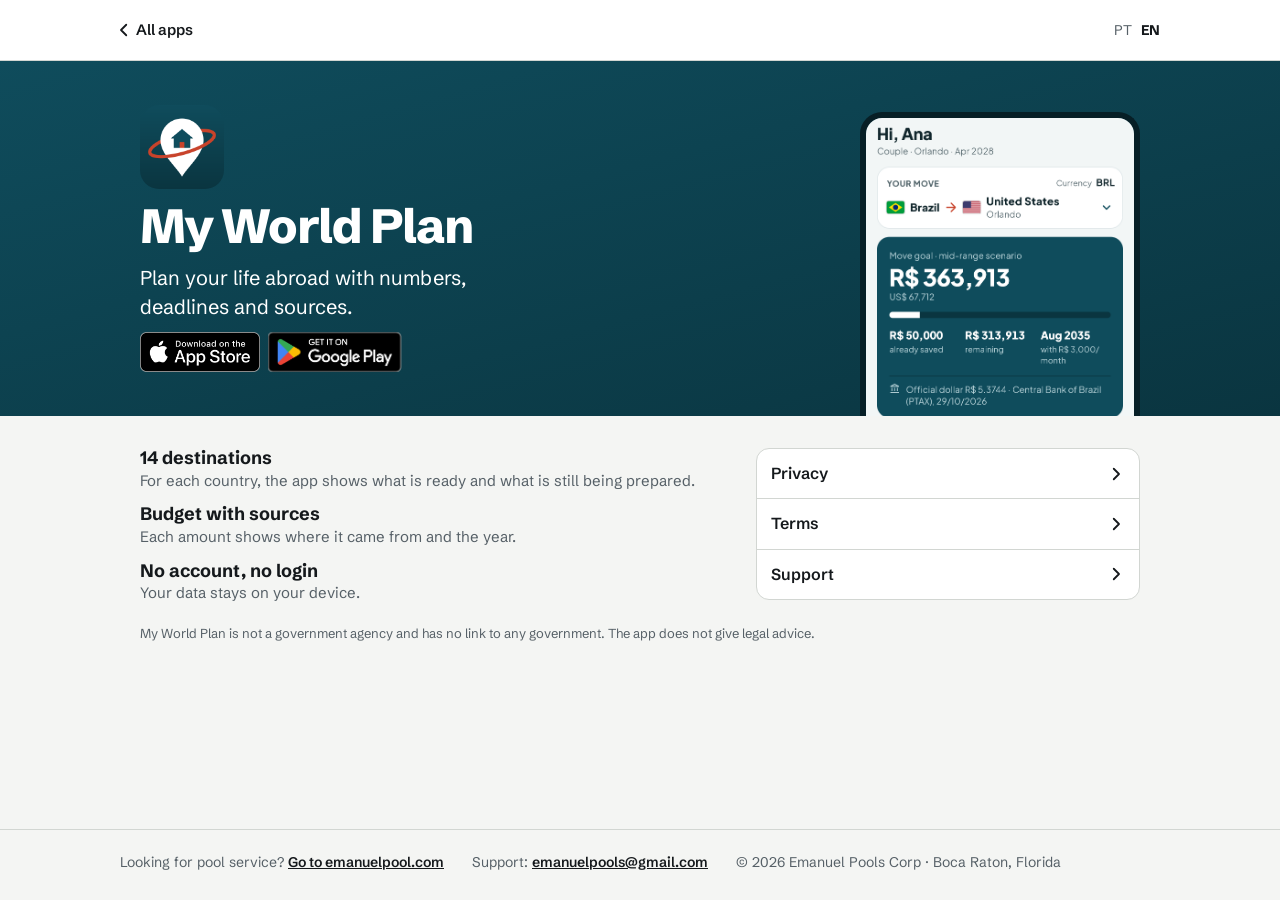
==== meuplano/index.html @ bd8a3160 "Publish emanuelpools.com apps page Co-Authored-By: Claude Opus 5.5 <noreply@anthropic.com>" ====
<!DOCTYPE html>
<html class="l-en" lang="en">
<head>
<meta charset="utf-8">
<meta name="viewport" content="width=device-width,initial-scale=1">
<title>My World Plan (Meu Plano Mundo): plan your life abroad</title>
<meta name="description" content="Plan your life abroad with numbers, deadlines and sources. Available on the App Store and Google Play.">
<link rel="canonical" href="https://emanuelpools.com/meuplano/">
<link rel="icon" href="../favicon.svg" type="image/svg+xml">
<link rel="preconnect" href="https://fonts.googleapis.com">
<link rel="preconnect" href="https://fonts.gstatic.com" crossorigin>
<link rel="stylesheet" href="https://fonts.googleapis.com/css2?family=Archivo:wdth,wght@100,400;112,800;125,800&family=DM+Mono:wght@500&family=Schibsted+Grotesk:wght@400;500;600;700;800&display=swap">
<link rel="stylesheet" href="../estilo.css">
<script>(function(){var l=new URLSearchParams(location.search).get('lang');if(l!=='pt'&&l!=='en'){l=null;try{l=localStorage.getItem('idioma')}catch(e){}}if(!l)l=(navigator.language||'').toLowerCase().indexOf('pt')===0?'pt':'en';document.documentElement.className='l-'+l;document.documentElement.lang=l==='pt'?'pt-BR':'en'})();</script>
</head>
<body class="site ">
<header class="s-topo">
  <a class="s-volta" href="/"><svg class="sv" viewBox="0 0 24 24" width="18" height="18" aria-hidden="true"><path d="M15 5l-7 7 7 7" fill="none" stroke="currentColor" stroke-width="2.4" stroke-linecap="round" stroke-linejoin="round"/></svg><span data-l="pt">Todos os apps</span><span data-l="en">All apps</span></a>
  <button type="button" class="s-idioma" aria-label="Português / English"><b data-l="pt">PT</b><span data-l="pt">EN</span><span data-l="en">PT</span><b data-l="en">EN</b></button>
</header>
<main>
<section class="h-app mp">
  <div class="h-txt">
    <img class="ic g" src="../img/meu-plano.png" alt="" width="84" height="84">
    <h1><span data-l="pt">Meu Plano Mundo</span><span data-l="en">My World Plan</span></h1>
    <p><span data-l="pt">Planeje a sua vida no exterior com números, prazos e fontes.</span><span data-l="en">Plan your life abroad with numbers, deadlines and sources.</span></p>
    <div class="selos">
  <a href="https://apps.apple.com/app/id6829007862"><img data-l="pt" src="../img/app-store-pt.png" alt="Baixar na App Store" width="120" height="40"><img data-l="en" src="../img/app-store-en.png" alt="Download on the App Store" width="120" height="40"></a>
  <a class="gp" href="https://play.google.com/store/apps/details?id=com.emanuelpools.meuplanomundo"><img data-l="pt" src="../img/google-play-pt.png" alt="Disponível no Google Play"><img data-l="en" src="../img/google-play-en.png" alt="Get it on Google Play"></a>
</div>
  </div>
  <div class="h-foto"><img data-l="pt" src="../img/meu-plano-tela-pt.png" alt="Tela inicial do app com um plano de exemplo"><img data-l="en" src="../img/meu-plano-tela-en.png" alt="App home screen with a sample plan"></div>
</section>
<div class="s-corpo">
  <ul class="s-fatos"><li><h3><span data-l="pt">14 destinos</span><span data-l="en">14 destinations</span></h3><p><span data-l="pt">Em cada país, o app mostra o que está pronto e o que ainda está em preparação.</span><span data-l="en">For each country, the app shows what is ready and what is still being prepared.</span></p></li><li><h3><span data-l="pt">Orçamento com fonte</span><span data-l="en">Budget with sources</span></h3><p><span data-l="pt">Cada valor mostra de onde veio e o ano.</span><span data-l="en">Each amount shows where it came from and the year.</span></p></li><li><h3><span data-l="pt">Sem conta e sem login</span><span data-l="en">No account, no login</span></h3><p><span data-l="pt">Seus dados ficam no seu aparelho.</span><span data-l="en">Your data stays on your device.</span></p></li></ul>
  <nav class="s-links" aria-label="Links do app">
  <a href="/meuplano/privacy/"><span data-l="pt">Privacidade</span><span data-l="en">Privacy</span><svg class="sv" viewBox="0 0 24 24" width="18" height="18" aria-hidden="true"><path d="M9 5l7 7-7 7" fill="none" stroke="currentColor" stroke-width="2.4" stroke-linecap="round" stroke-linejoin="round"/></svg></a>
  <a href="/meuplano/terms/"><span data-l="pt">Termos</span><span data-l="en">Terms</span><svg class="sv" viewBox="0 0 24 24" width="18" height="18" aria-hidden="true"><path d="M9 5l7 7-7 7" fill="none" stroke="currentColor" stroke-width="2.4" stroke-linecap="round" stroke-linejoin="round"/></svg></a>
  <a href="/meuplano/support/"><span data-l="pt">Suporte</span><span data-l="en">Support</span><svg class="sv" viewBox="0 0 24 24" width="18" height="18" aria-hidden="true"><path d="M9 5l7 7-7 7" fill="none" stroke="currentColor" stroke-width="2.4" stroke-linecap="round" stroke-linejoin="round"/></svg></a>
</nav>
  <p class="s-nota"><span data-l="pt">O Meu Plano Mundo não é um órgão do governo e não tem ligação com nenhum governo. O app não dá orientação jurídica.</span><span data-l="en">My World Plan is not a government agency and has no link to any government. The app does not give legal advice.</span></p>
</div>
</main>
<footer class="s-pe">
  <p><span data-l="pt">Procurando serviço de piscina?</span><span data-l="en">Looking for pool service?</span> <a href="https://emanuelpool.com" rel="nofollow"><span data-l="pt">Acesse</span><span data-l="en">Go to</span> emanuelpool.com</a></p>
  <p><span data-l="pt">Suporte</span><span data-l="en">Support</span>: <a href="mailto:emanuelpools@gmail.com">emanuelpools@gmail.com</a></p>
  <p class="fraco">© 2026 Emanuel Pools Corp · Boca Raton, Florida</p>
</footer>
<script>(function(){
var r=document.documentElement,b=document.querySelectorAll('.s-idioma');
function atual(){return r.className==='l-pt'?'pt':'en'}
function secao(l){var s=document.querySelectorAll('[data-sec]');if(!s.length)return;s.forEach(function(e){e.hidden=e.dataset.sec!==l});document.querySelectorAll('[data-ficha]').forEach(function(a){a.setAttribute('aria-current',String(a.dataset.ficha===l))})}
b.forEach(function(x){x.addEventListener('click',function(){var l=atual()==='pt'?'en':'pt';r.className='l-'+l;r.lang=l==='pt'?'pt-BR':'en';try{localStorage.setItem('idioma',l)}catch(e){}secao(l)})});
document.querySelectorAll('[data-ficha]').forEach(function(a){a.addEventListener('click',function(e){e.preventDefault();secao(a.dataset.ficha);history.replaceState(null,'','#'+a.dataset.ficha)})});
var h=location.hash.slice(1);secao(/^(pt|en|es|it)$/.test(h)?h:atual());
})();</script>
</body>
</html>
---- estilo.css ----
/* Direcao: prateleira neutra. A cor vem de cada app; a pagina central nao tem cor propria. */
.site{--g:40px;--pg2:#F4F5F3;--tx:#15191C;--tx2:#566067;--ln:#D2D6D2;--bco:#FFFFFF;
  --mp:#0F4C5C;--mp2:#0A3540;--zr:#0B2A44;
  --vy:#0F1214;--vy-card:#1A1F22;--vy-ln:#2C3236;--vy-tx:#F5F2EA;--vy-tx2:#ABB1AC;--vy-am:#FFB224;--vy-sobre:#1C1403;
  --txt:"Schibsted Grotesk","Segoe UI",Arial,sans-serif;--mono:"DM Mono",Consolas,monospace;--vy-letra:"Archivo","Segoe UI",Arial,sans-serif;
  background:var(--pg2);color:var(--tx);font:400 16px/1.45 var(--txt)}
.site h1,.site h2,.site h3,.site p,.site ul,.site figure{margin:0}
.site ul{padding:0;list-style:none}
.site h1,.site h2,.site h3{text-wrap:balance;line-height:1.08}
.site a{color:inherit}
.site a:focus-visible,.site button:focus-visible{outline:3px solid currentColor;outline-offset:2px}
.site img{max-width:100%;display:block}
.mono{font-family:var(--mono);font-weight:500}
.sv{flex:none}
.l-pt [data-l="en"],.l-en [data-l="pt"]{display:none!important}

/* tema do Viavista: identidade Farol, fundo escuro como painel de moto */
.tema-vy{--pg2:var(--vy);--bco:var(--vy-card);--tx:var(--vy-tx);--tx2:var(--vy-tx2);--ln:var(--vy-ln)}

.s-topo{display:flex;justify-content:space-between;align-items:center;gap:10px;padding:14px 18px;background:var(--bco);border-bottom:1px solid var(--ln)}
.s-marca{font-weight:800;font-size:16px;letter-spacing:-.01em;text-decoration:none}
.s-volta{display:inline-flex;align-items:center;gap:3px;font-weight:600;font-size:15px;text-decoration:none;margin-left:-5px}
.s-idioma{display:flex;gap:9px;font:inherit;font-size:14px;color:var(--tx2);flex:none;cursor:pointer;background:none;border:0;padding:4px 0}
.s-idioma b{color:var(--tx);font-weight:700}
.s-abre{padding:30px 18px 20px}
.s-abre h1{font-size:38px;font-weight:800;letter-spacing:-.02em}
.s-abre p{margin-top:9px;color:var(--tx2);max-width:42ch}
.s-apps{display:grid;gap:12px;padding:0 12px 18px}
.bloco{position:relative;border-radius:18px;padding:22px;color:#fff;display:flex;flex-direction:column;gap:13px;align-items:flex-start;min-width:0}
.bloco.mp{background:linear-gradient(165deg,var(--mp),var(--mp2))}
.bloco.zr{background:var(--zr)}
.bloco.vy{background:var(--vy);color:var(--vy-tx)}
.b-top{display:flex;gap:13px;align-items:center;min-width:0}
.ic{width:64px;height:64px;border-radius:15px;flex:none}
.ic.g{width:84px;height:84px;border-radius:19px}
.bloco.zr .ic,.bloco.vy .ic,.h-app.vy .ic{box-shadow:0 0 0 1px rgba(255,255,255,.16)}
.b-top h2{font-size:25px;font-weight:800;letter-spacing:-.01em}
.vy-nome{font-family:var(--vy-letra);font-stretch:125%;font-weight:800;letter-spacing:.07em}
.bloco .vy-nome{font-size:27px;letter-spacing:.07em}
.b-top p{font-size:15px;line-height:1.3;margin-top:3px;opacity:.92}
.estado{font-size:13px;font-weight:700;padding:4px 10px;border-radius:999px}
.estado.ok{background:#fff;color:var(--mp2)}
.estado.breve{background:var(--vy-am);color:var(--vy-sobre)}
.b-aviso{font-size:15px}
.selos{display:flex;flex-wrap:wrap;gap:8px;align-items:center}
.selos a{display:block}
.selos img{height:40px;width:auto}
/* a arte oficial do Google Play tem margens diferentes em cada idioma: recorta para igualar ao selo da Apple */
.selos a.gp{position:relative;width:135px;height:40px;overflow:hidden}
.selos a.gp img{position:absolute;max-width:none;width:auto}
.selos a.gp img[data-l="pt"]{left:0;top:-6px;height:52px}
.selos a.gp img[data-l="en"]{left:-10px;top:-10px;height:59.5px}
.b-pe{margin-top:auto;padding-top:5px;width:100%;display:flex;justify-content:space-between;align-items:center;gap:10px;font-size:15px}
.b-pe a{display:inline-flex;align-items:center;gap:2px;font-weight:700;text-decoration:none}
.b-pe .mono{font-size:13px;opacity:.85}
.s-pe{padding:20px 18px 24px;display:flex;flex-direction:column;gap:5px;border-top:1px solid var(--ln);font-size:14px;color:var(--tx2)}
.s-pe a{color:var(--tx);font-weight:600}
.fraco{color:var(--tx2);font-size:14px}
.h-app{position:relative;padding:28px 22px 30px;color:#fff;display:flex;flex-direction:column;gap:22px}
.h-app.mp{background:linear-gradient(165deg,var(--mp),var(--mp2));padding-bottom:0}
.h-app.vy{background:var(--vy);color:var(--vy-tx);border-bottom:1px solid var(--vy-ln)}
.h-txt{display:flex;flex-direction:column;gap:11px;align-items:flex-start;min-width:0}
.h-app h1{font-size:34px;font-weight:800;letter-spacing:-.02em}
.h-app.vy h1{font-size:38px;letter-spacing:.07em}
.h-app p{font-size:17px;max-width:32ch}
.h-foto{align-self:center;width:250px;aspect-ratio:.92;border:6px solid #071F26;border-bottom:0;border-radius:22px 22px 0 0;overflow:hidden;background:#F2F6F7}
.h-foto img{width:100%}
.s-corpo{padding:20px 18px 22px;display:flex;flex-direction:column;gap:16px}
.s-fatos{display:grid;gap:13px}
.s-fatos h3{font-size:18px;font-weight:700}
.tema-vy .s-fatos h3{font-family:var(--vy-letra);font-stretch:112%;font-weight:800}
.s-fatos p{color:var(--tx2);font-size:15px;margin-top:2px}
.s-links{background:var(--bco);border:1px solid var(--ln);border-radius:13px;overflow:hidden}
.s-links a{display:flex;justify-content:space-between;align-items:center;gap:8px;padding:13px 14px;font-weight:600;text-decoration:none;border-top:1px solid var(--ln)}
.s-links a:first-child{border-top:0}
.s-nota{font-size:13px;color:var(--tx2);line-height:1.4}
.s-texto{padding:24px 18px 28px;display:flex;flex-direction:column;gap:9px;align-items:flex-start;min-width:0;max-width:calc(720px + 2 * var(--g));margin-inline:auto}
.s-texto h1{font-size:29px;font-weight:800;letter-spacing:-.02em}
.s-texto h2{font-size:19px;font-weight:700;margin-top:12px}
.s-texto h3{font-size:16px;font-weight:700;margin-top:10px}
.s-texto p,.s-texto li{font-size:15px;overflow-wrap:anywhere}
.s-texto ul{display:flex;flex-direction:column;gap:6px;padding-left:18px;list-style:disc}
.s-texto [data-sec],.s-texto > div[data-l]{display:flex;flex-direction:column;gap:9px;align-items:flex-start;min-width:0}
.s-texto [data-sec][hidden]{display:none}
.fichas{display:flex;flex-wrap:wrap;gap:6px}
.fichas a{font-size:13px;font-weight:600;background:var(--bco);border:1px solid var(--ln);border-radius:999px;padding:4px 10px;text-decoration:none}
.fichas a[aria-current="true"]{background:var(--tx);border-color:var(--tx);color:var(--bco)}
.s-email{display:block;width:100%;text-align:center;background:var(--tx);color:var(--pg2)!important;border-radius:11px;padding:13px 10px;font-weight:700;font-size:15px;text-decoration:none;overflow-wrap:anywhere}
.tema-vy .s-email{background:var(--vy-am);color:var(--vy-sobre)!important}

html{-webkit-text-size-adjust:100%}
*{box-sizing:border-box}
body{margin:0;min-height:100vh;display:flex;flex-direction:column}
main{flex:1}
.pagina-404{padding:48px 18px;display:flex;flex-direction:column;gap:12px;align-items:flex-start;max-width:calc(720px + 2 * var(--g));margin-inline:auto}
.pagina-404 h1{font-size:34px;font-weight:800}
.pagina-404 a{font-weight:700}
@media (min-width:760px){
.site{--g:max(40px,calc((100vw - 1040px) / 2))}
.s-topo{padding:16px var(--g)}
.s-abre{padding:52px var(--g) 28px}
.s-abre h1{font-size:60px}
.s-abre p{font-size:19px;max-width:48ch}
.s-apps{grid-template-columns:repeat(auto-fit,minmax(300px,1fr));gap:16px;padding:0 var(--g) 40px}
.bloco{padding:24px}
.s-pe{padding:22px var(--g) 28px;flex-direction:row;flex-wrap:wrap;gap:6px 28px}
.h-app{flex-direction:row;align-items:center;justify-content:space-between;gap:40px;padding:44px calc(var(--g) + 20px) 0;overflow:hidden}
.h-app.vy{padding-bottom:44px}
.h-app h1{font-size:48px}
.h-app.vy h1{font-size:72px}
.h-txt{padding-bottom:44px}
.h-app.vy .h-txt{padding-bottom:0}
.h-app p{font-size:20px}
.h-foto{width:280px;align-self:flex-end}
.s-corpo{padding:32px calc(var(--g) + 20px);display:grid;grid-template-columns:1.5fr 1fr;gap:20px 40px;align-items:start}
.s-nota{grid-column:1 / -1}
.s-texto{padding:36px var(--g) 48px}
}
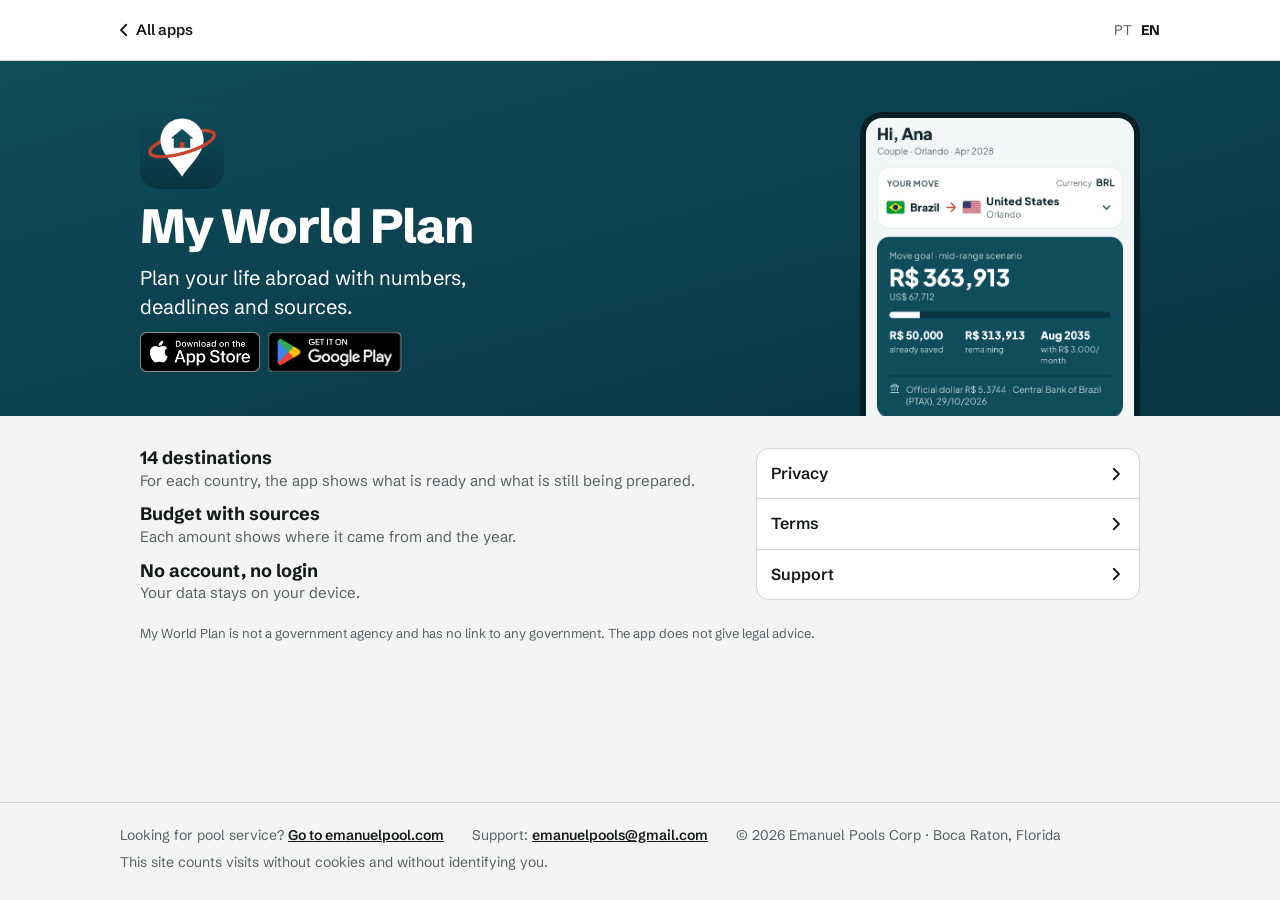
==== commit 0def67de: "Contagem anonima de visitas e de toques nos selos Co-Authored-By: Claude Fable 5.2 <noreply@anthropi" ====
--- a/meuplano/index.html
+++ b/meuplano/index.html
@@ -13,7 +13,7 @@
 <link rel="stylesheet" href="../estilo.css">
 <script>(function(){var l=new URLSearchParams(location.search).get('lang');if(l!=='pt'&&l!=='en'){l=null;try{l=localStorage.getItem('idioma')}catch(e){}}if(!l)l=(navigator.language||'').toLowerCase().indexOf('pt')===0?'pt':'en';document.documentElement.className='l-'+l;document.documentElement.lang=l==='pt'?'pt-BR':'en'})();</script>
 </head>
-<body class="site ">
+<body class="site " data-pagina="meuplano">
 <header class="s-topo">
   <a class="s-volta" href="/"><svg class="sv" viewBox="0 0 24 24" width="18" height="18" aria-hidden="true"><path d="M15 5l-7 7 7 7" fill="none" stroke="currentColor" stroke-width="2.4" stroke-linecap="round" stroke-linejoin="round"/></svg><span data-l="pt">Todos os apps</span><span data-l="en">All apps</span></a>
   <button type="button" class="s-idioma" aria-label="Português / English"><b data-l="pt">PT</b><span data-l="pt">EN</span><span data-l="en">PT</span><b data-l="en">EN</b></button>
@@ -25,8 +25,8 @@
     <h1><span data-l="pt">Meu Plano Mundo</span><span data-l="en">My World Plan</span></h1>
     <p><span data-l="pt">Planeje a sua vida no exterior com números, prazos e fontes.</span><span data-l="en">Plan your life abroad with numbers, deadlines and sources.</span></p>
     <div class="selos">
-  <a href="https://apps.apple.com/app/id6829007862"><img data-l="pt" src="../img/app-store-pt.png" alt="Baixar na App Store" width="120" height="40"><img data-l="en" src="../img/app-store-en.png" alt="Download on the App Store" width="120" height="40"></a>
-  <a class="gp" href="https://play.google.com/store/apps/details?id=com.emanuelpools.meuplanomundo"><img data-l="pt" src="../img/google-play-pt.png" alt="Disponível no Google Play"><img data-l="en" src="../img/google-play-en.png" alt="Get it on Google Play"></a>
+  <a data-loja="apple" data-app="meuplano" href="https://apps.apple.com/app/id6829007862"><img data-l="pt" src="../img/app-store-pt.png" alt="Baixar na App Store" width="120" height="40"><img data-l="en" src="../img/app-store-en.png" alt="Download on the App Store" width="120" height="40"></a>
+  <a class="gp" data-loja="play" data-app="meuplano" href="https://play.google.com/store/apps/details?id=com.emanuelpools.meuplanomundo"><img data-l="pt" src="../img/google-play-pt.png" alt="Disponível no Google Play"><img data-l="en" src="../img/google-play-en.png" alt="Get it on Google Play"></a>
 </div>
   </div>
   <div class="h-foto"><img data-l="pt" src="../img/meu-plano-tela-pt.png" alt="Tela inicial do app com um plano de exemplo"><img data-l="en" src="../img/meu-plano-tela-en.png" alt="App home screen with a sample plan"></div>
@@ -45,6 +45,7 @@
   <p><span data-l="pt">Procurando serviço de piscina?</span><span data-l="en">Looking for pool service?</span> <a href="https://emanuelpool.com" rel="nofollow"><span data-l="pt">Acesse</span><span data-l="en">Go to</span> emanuelpool.com</a></p>
   <p><span data-l="pt">Suporte</span><span data-l="en">Support</span>: <a href="mailto:emanuelpools@gmail.com">emanuelpools@gmail.com</a></p>
   <p class="fraco">© 2026 Emanuel Pools Corp · Boca Raton, Florida</p>
+  <p class="fraco"><span data-l="pt">Este site conta visitas sem cookies e sem identificar você.</span><span data-l="en">This site counts visits without cookies and without identifying you.</span></p>
 </footer>
 <script>(function(){
 var r=document.documentElement,b=document.querySelectorAll('.s-idioma');
@@ -54,5 +55,6 @@
 document.querySelectorAll('[data-ficha]').forEach(function(a){a.addEventListener('click',function(e){e.preventDefault();secao(a.dataset.ficha);history.replaceState(null,'','#'+a.dataset.ficha)})});
 var h=location.hash.slice(1);secao(/^(pt|en|es|it)$/.test(h)?h:atual());
 })();</script>
+<script src="../contar.js" defer></script>
 </body>
 </html>
--- a/estilo.css
+++ b/estilo.css
@@ -40,7 +40,7 @@
 .b-top p{font-size:15px;line-height:1.3;margin-top:3px;opacity:.92}
 .estado{font-size:13px;font-weight:700;padding:4px 10px;border-radius:999px}
 .estado.ok{background:#fff;color:var(--mp2)}
-.estado.breve{background:var(--vy-am);color:var(--vy-sobre)}
+.estado.breve,.bloco.vy .estado.ok{background:var(--vy-am);color:var(--vy-sobre)}
 .b-aviso{font-size:15px}
 .selos{display:flex;flex-wrap:wrap;gap:8px;align-items:center}
 .selos a{display:block}
@@ -70,9 +70,20 @@
 .s-fatos h3{font-size:18px;font-weight:700}
 .tema-vy .s-fatos h3{font-family:var(--vy-letra);font-stretch:112%;font-weight:800}
 .s-fatos p{color:var(--tx2);font-size:15px;margin-top:2px}
+.vy-rotas{display:flex;flex-direction:column;gap:13px;align-items:stretch;min-width:0;padding-bottom:22px;border-bottom:1px solid var(--ln)}
+.vy-rotas h2{font-family:var(--vy-letra);font-stretch:112%;font-weight:800;font-size:24px;letter-spacing:-.005em}
+.vr-txt p{color:var(--tx2);font-size:15px;margin-top:5px;max-width:44ch}
+.vr-lista{display:grid;gap:8px}
+.vr-lista a{display:flex;justify-content:space-between;align-items:center;gap:10px;min-height:58px;padding:10px 12px 10px 14px;background:var(--bco);border:1px solid var(--ln);border-radius:13px;text-decoration:none}
+.vr-lista a:hover{border-color:var(--vy-am)}
+.vr-lista span{display:flex;flex-direction:column;gap:1px;min-width:0}
+.vr-lista b{font-weight:700;font-size:16px;line-height:1.2}
+.vr-lista small{color:var(--tx2);font-size:13px}
+.vr-lista .sv,.vy-rotas .vr-todas{color:var(--vy-am)}
+.vy-rotas .vr-todas{display:inline-flex;align-items:center;gap:2px;align-self:flex-start;font-weight:700;font-size:15px;text-decoration:none;padding:4px 0}
 .s-links{background:var(--bco);border:1px solid var(--ln);border-radius:13px;overflow:hidden}
 .s-links a{display:flex;justify-content:space-between;align-items:center;gap:8px;padding:13px 14px;font-weight:600;text-decoration:none;border-top:1px solid var(--ln)}
-.s-links a:first-child{border-top:0}
+.s-links a:first-child,.s-links a[data-l="pt"]:first-child + a[data-l="en"]{border-top:0}
 .s-nota{font-size:13px;color:var(--tx2);line-height:1.4}
 .s-texto{padding:24px 18px 28px;display:flex;flex-direction:column;gap:9px;align-items:flex-start;min-width:0;max-width:calc(720px + 2 * var(--g));margin-inline:auto}
 .s-texto h1{font-size:29px;font-weight:800;letter-spacing:-.02em}
@@ -113,6 +124,11 @@
 .h-app p{font-size:20px}
 .h-foto{width:280px;align-self:flex-end}
 .s-corpo{padding:32px calc(var(--g) + 20px);display:grid;grid-template-columns:1.5fr 1fr;gap:20px 40px;align-items:start}
+.vy-rotas{grid-column:1 / -1;display:grid;grid-template-columns:minmax(0,1fr) minmax(0,1.75fr);grid-template-areas:"txt lista" "todas lista";gap:14px 40px;align-items:start;padding-bottom:28px}
+.vy-rotas h2{font-size:30px}
+.vr-txt{grid-area:txt}
+.vr-lista{grid-area:lista;grid-template-columns:repeat(2,minmax(0,1fr))}
+.vr-todas{grid-area:todas}
 .s-nota{grid-column:1 / -1}
 .s-texto{padding:36px var(--g) 48px}
 }
